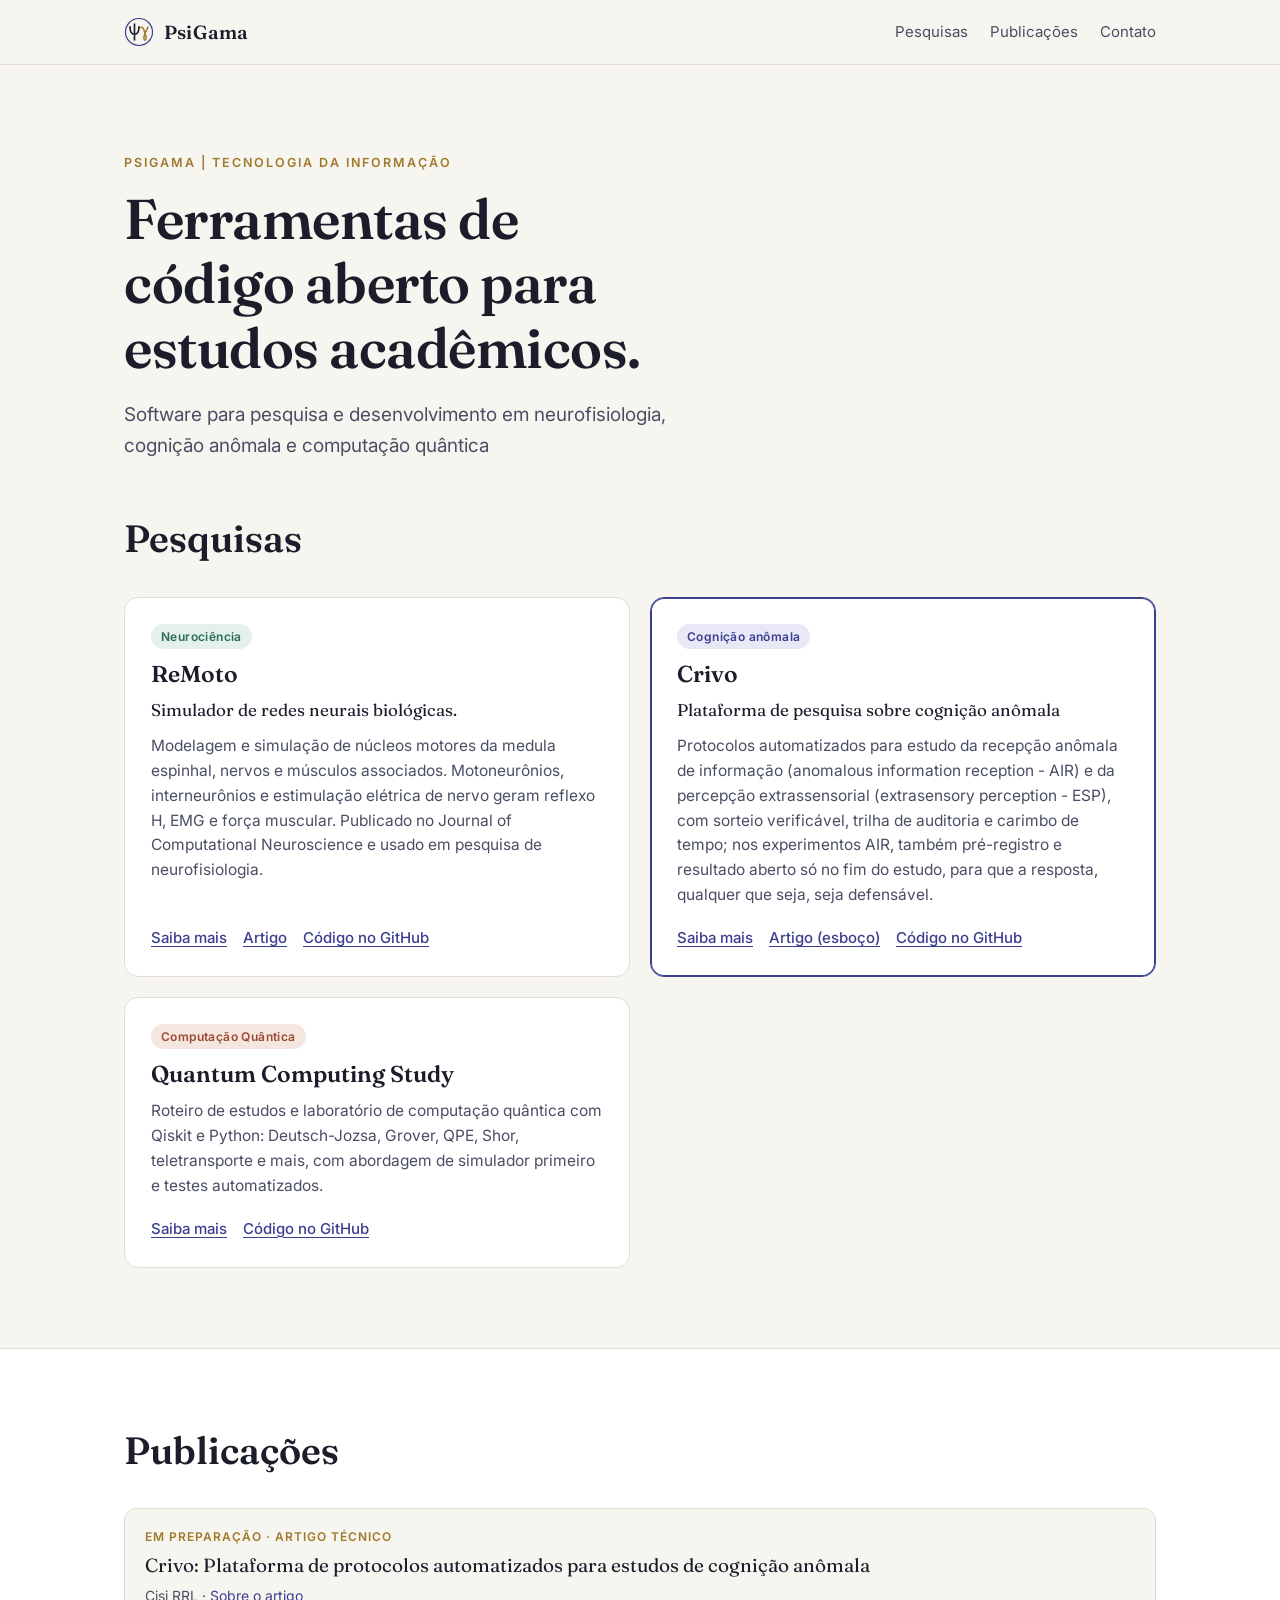
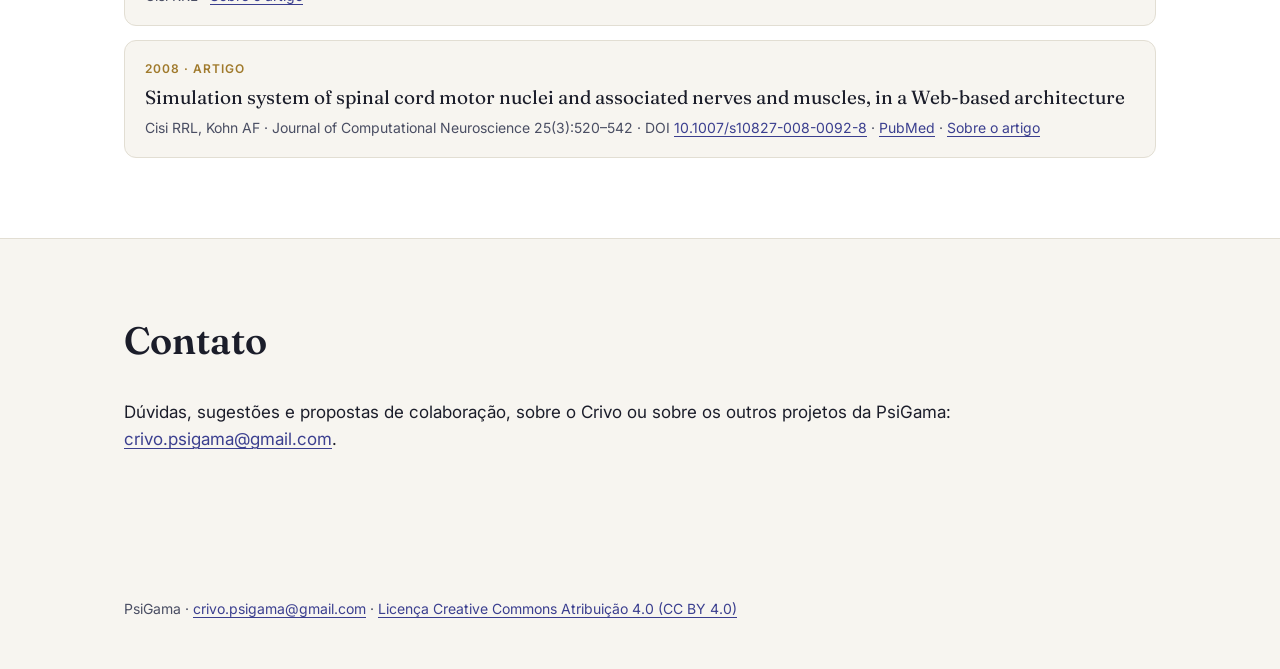
==== index.html @ dc84fff3 "feat: reorder research cards, show field chips, remove Áxion card Co-Authored-By: Claude Opus 5.5 <n" ====
<!DOCTYPE html>
<html lang="pt-BR">

<head>
  <meta charset="utf-8">
  <meta name="viewport" content="width=device-width, initial-scale=1">
  <link rel="icon" href="favicon.svg" type="image/svg+xml">
  <title>PsiGama Tecnologia da Informação</title>
  <meta name="description"
    content="Software aberto para pesquisa rigorosa: protocolos cegos, pré-registro e reprodutibilidade. Iniciativa de Rogerio Cisi.">
  <link rel="preconnect" href="https://fonts.googleapis.com">
  <link rel="preconnect" href="https://fonts.gstatic.com" crossorigin>
  <link
    href="https://fonts.googleapis.com/css2?family=Fraunces:opsz,wght@9..144,400;9..144,600&family=Inter:wght@400;500;600&display=swap"
    rel="stylesheet">
  <link rel="stylesheet" href="css/psigama.css">
</head>

<body>

  <header class="top">
    <div class="wrap">
      <a class="brand" href="#inicio" aria-label="PsiGama, início">
        <svg viewBox="0 0 40 40" aria-hidden="true">
          <circle cx="20" cy="20" r="18" fill="none" stroke="#3b3f8f" stroke-width="1.6" />
          <path d="M8 13 Q8 23 14 23 Q20 23 20 13 M14 9.5 V30.5" fill="none" stroke="#1b1d2a" stroke-width="2.2"
            stroke-linecap="round" />
          <path d="M22.5 14 Q25 13 26.5 17 L28 22 M32 13.5 L28 22 C25.8 26.5 26.2 31 28 31 C29.8 31 30.2 26.5 28 22"
            fill="none" stroke="#a07a2c" stroke-width="2" stroke-linecap="round" stroke-linejoin="round" />
        </svg>
        <span>PsiGama</span>
      </a>
      <nav class="links" aria-label="Seções">
        <a href="#pesquisas">Pesquisas</a>
        <a href="#publicacoes">Publicações</a>
        <a href="#contato">Contato</a>
      </nav>
    </div>
  </header>

  <main id="inicio">
    <section class="hero">
      <div class="wrap">
        <div>
          <p class="eyebrow">PsiGama | Tecnologia da Informação</p>
          <h1>Ferramentas de código aberto para estudos acadêmicos.</h1>
          <p class="lead">Software para pesquisa e desenvolvimento em neurofisiologia, cognição anômala e computação
            quântica</p>
        </div>
      </div>
    </section>

    <section class="block" id="pesquisas">
      <div class="wrap">
        <div class="section-head">
          <h2>Pesquisas</h2>
        </div>
        <div class="grid two">
          <article class="card">
            <span class="tag legacy">Neurociência</span>
            <h3>ReMoto</h3>
            <p class="subtitle">Simulador de redes neurais biológicas.</p>
            <p>Modelagem e simulação de núcleos motores da medula espinhal, nervos e músculos associados. Motoneurônios,
              interneurônios e estimulação elétrica de nervo geram reflexo H,
              EMG e força muscular. Publicado no Journal of Computational Neuroscience e usado em pesquisa de
              neurofisiologia.</p>
            <div class="actions">
              <a href="remoto/">Saiba mais</a>
              <a href="https://doi.org/10.1007/s10827-008-0092-8">Artigo</a>
              <a href="https://github.com/rogeriocisi/remoto">Código no GitHub</a>
            </div>
          </article>
          <article class="card featured">
            <span class="tag">Cognição anômala</span>
            <h3>Crivo</h3>
            <p class="subtitle">Plataforma de pesquisa sobre cognição anômala</p>
            <p>Protocolos automatizados para estudo da recepção anômala de informação (anomalous information reception -
              AIR) e da percepção extrassensorial (extrasensory perception - ESP), com sorteio verificável,
              trilha de auditoria e carimbo de tempo; nos experimentos AIR, também pré-registro e resultado aberto só
              no fim do estudo, para que
              a resposta, qualquer que seja, seja defensável.</p>
            <div class="actions">
              <a href="crivo/">Saiba mais</a>
              <a href="https://crivo.psigama.com/artigo/">Artigo (esboço)</a>
              <a href="https://github.com/rogeriocisi/crivo">Código no GitHub</a>
            </div>
          </article>
          <article class="card">
            <span class="tag study">Computação Quântica</span>
            <h3>Quantum Computing Study</h3>
            <p>Roteiro de estudos e laboratório de computação quântica com Qiskit e Python: Deutsch-Jozsa, Grover, QPE,
              Shor, teletransporte e mais, com abordagem de simulador primeiro e testes automatizados.</p>
            <div class="actions">
              <a href="quantum-study/">Saiba mais</a>
              <a href="https://github.com/rogeriocisi/quantum-computing-study">Código no GitHub</a>
            </div>
          </article>
        </div>
      </div>
    </section>

    <section class="block alt" id="publicacoes">
      <div class="wrap">
        <div class="section-head">
          <h2>Publicações</h2>
        </div>
        <ul class="pubs">
          <li>
            <div class="kind">Em preparação · Artigo técnico</div>
            <div class="title">Crivo: Plataforma de protocolos automatizados para estudos de cognição anômala</div>
            <div class="where">Cisi RRL
              · <a href="https://crivo.psigama.com/artigo/">Sobre o artigo</a>
            </div>
          </li>
          <li>
            <div class="kind">2008 · Artigo</div>
            <div class="title">Simulation system of spinal cord motor nuclei and associated nerves and muscles, in a
              Web-based architecture</div>
            <div class="where">Cisi RRL, Kohn AF
              · Journal of Computational Neuroscience 25(3):520–542
              · DOI <a href="https://doi.org/10.1007/s10827-008-0092-8">10.1007/s10827-008-0092-8</a>
              · <a href="https://pubmed.ncbi.nlm.nih.gov/18506610/">PubMed</a>
              · <a href="remoto/artigo/">Sobre o artigo</a>
            </div>
          </li>
        </ul>
      </div>
    </section>

    <section class="block" id="contato">
      <div class="wrap">
        <div class="section-head">
          <h2>Contato</h2>
        </div>
        <p>Dúvidas, sugestões e propostas de colaboração, sobre o Crivo ou sobre os outros projetos da PsiGama:
          <a href="mailto:crivo.psigama@gmail.com">crivo.psigama@gmail.com</a>.</p>
      </div>
    </section>
  </main>

  <footer>
    <div class="wrap">
      <span>PsiGama · <a href="mailto:crivo.psigama@gmail.com">crivo.psigama@gmail.com</a> · <a rel="license" href="https://creativecommons.org/licenses/by/4.0/deed.pt-br">Licença
          Creative Commons Atribuição 4.0 (CC BY 4.0)</a></span>
    </div>
  </footer>

</body>

</html>
---- css/psigama.css ----
/* PsiGama: estilos compartilhados pelas páginas do site */

:root {
  --ink: #1b1d2a;
  --ink-soft: #4a4e63;
  --paper: #f7f5f0;
  --card: #ffffff;
  --line: #e2ded3;
  --accent: #3b3f8f;
  --accent-soft: #e8e8f6;
  --gold: #a07a2c;
  --radius: 14px;
  --max: 1080px;
}

* {
  box-sizing: border-box;
}

html {
  scroll-behavior: smooth;
}

body {
  margin: 0;
  font-family: "Inter", system-ui, sans-serif;
  color: var(--ink);
  background: var(--paper);
  line-height: 1.6;
  font-size: 17px;
}

a {
  color: var(--accent);
  text-decoration-thickness: 1px;
  text-underline-offset: 3px;
}

a:hover {
  color: var(--ink);
}

.wrap {
  max-width: var(--max);
  margin: 0 auto;
  padding: 0 24px;
}

/* Header */
header.top {
  position: sticky;
  top: 0;
  z-index: 10;
  background: rgba(247, 245, 240, 0.92);
  backdrop-filter: blur(6px);
  border-bottom: 1px solid var(--line);
}

header.top .wrap {
  display: flex;
  align-items: center;
  justify-content: space-between;
  height: 64px;
}

.brand {
  display: flex;
  align-items: center;
  gap: 10px;
  text-decoration: none;
  color: var(--ink);
}

.brand svg {
  width: 30px;
  height: 30px;
}

.brand span {
  font-family: "Fraunces", serif;
  font-weight: 600;
  font-size: 19px;
  letter-spacing: 0.2px;
}

nav.links {
  display: flex;
  gap: 22px;
  font-size: 15px;
}

nav.links a {
  color: var(--ink-soft);
  text-decoration: none;
}

nav.links a:hover {
  color: var(--accent);
}

@media (max-width: 760px) {
  nav.links {
    display: none;
  }
}

/* Hero */
.hero {
  padding: 88px 0 24px;
}

.hero .lead {
  margin-bottom: 0;
}

.hero+section.block {
  padding-top: 32px;
}

.hero .wrap {
  display: grid;
  grid-template-columns: 1.25fr 1fr;
  gap: 48px;
  align-items: center;
}

.eyebrow {
  text-transform: uppercase;
  letter-spacing: 2px;
  font-size: 12.5px;
  font-weight: 600;
  color: var(--gold);
  margin: 0 0 14px;
}

h1,
h2,
h3 {
  font-family: "Fraunces", serif;
  font-weight: 600;
  line-height: 1.15;
  margin: 0;
}

h1 {
  font-size: clamp(36px, 5vw, 56px);
  letter-spacing: -0.5px;
}

.lead {
  font-size: 19px;
  color: var(--ink-soft);
  margin: 20px 0 30px;
  max-width: 34em;
}

.cta {
  display: flex;
  flex-wrap: wrap;
  gap: 12px;
}

.btn {
  display: inline-block;
  padding: 12px 20px;
  border-radius: 999px;
  text-decoration: none;
  font-weight: 600;
  font-size: 15px;
  border: 1px solid var(--accent);
}

.btn.solid {
  background: var(--accent);
  color: #fff;
}

.btn.solid:hover {
  background: var(--ink);
  border-color: var(--ink);
  color: #fff;
}

.btn.ghost {
  color: var(--accent);
  background: transparent;
}

.btn.ghost:hover {
  background: var(--accent-soft);
}

.hero-art {
  display: flex;
  justify-content: center;
}

.hero-art svg {
  width: 100%;
  max-width: 380px;
  height: auto;
}

@media (max-width: 860px) {
  .hero {
    padding: 56px 0 16px;
  }

  .hero .wrap {
    grid-template-columns: 1fr;
  }

  .hero-art {
    order: -1;
  }

  .hero-art svg {
    max-width: 220px;
  }
}

/* Sections */
section.block {
  padding: 80px 0;
}

section.block.alt {
  background: var(--card);
  border-top: 1px solid var(--line);
  border-bottom: 1px solid var(--line);
}

.section-head {
  max-width: 40em;
  margin-bottom: 36px;
}

.section-head h2 {
  font-size: clamp(28px, 3.4vw, 38px);
}

.section-head p {
  color: var(--ink-soft);
  margin: 12px 0 0;
}

.grid {
  display: grid;
  gap: 20px;
}

.grid.three {
  grid-template-columns: repeat(3, 1fr);
}

.grid.two {
  grid-template-columns: repeat(2, 1fr);
}

@media (max-width: 900px) {
  .grid.three {
    grid-template-columns: 1fr;
  }
}

@media (max-width: 720px) {
  .grid.two {
    grid-template-columns: 1fr;
  }
}

.card {
  background: var(--card);
  border: 1px solid var(--line);
  border-radius: var(--radius);
  padding: 26px;
  display: flex;
  flex-direction: column;
  gap: 12px;
}

section.block.alt .card {
  background: var(--paper);
}

.card h3 {
  font-size: 23px;
}

.card p {
  margin: 0;
  color: var(--ink-soft);
  font-size: 15.5px;
}

.card .meta {
  font-size: 13px;
  color: var(--ink-soft);
}

.card .subtitle {
  font-family: "Fraunces", serif;
  font-size: 17px;
  line-height: 1.35;
  color: var(--ink);
}

.card .actions {
  margin-top: auto;
  display: flex;
  flex-wrap: wrap;
  gap: 16px;
  font-size: 15px;
  font-weight: 500;
  padding-top: 6px;
}

.tag {
  align-self: flex-start;
  font-size: 12px;
  font-weight: 600;
  letter-spacing: 0.4px;
  padding: 3px 10px;
  border-radius: 999px;
  background: var(--accent-soft);
  color: var(--accent);
}

.tag.soon {
  background: #f3ecdc;
  color: var(--gold);
}

.tag.legacy {
  background: #e3f0eb;
  color: #2e6b57;
}

.tag.study {
  background: #f6e6e0;
  color: #9a4a32;
}

.tag.experiment {
  background: #ece6f5;
  color: #5b3f8f;
}

.card.featured {
  border-color: var(--accent);
  box-shadow: 0 0 0 1px var(--accent) inset;
}

.todo {
  border: 1px dashed var(--gold);
  background: #fbf7ee;
  color: #6b5420;
  border-radius: 10px;
  padding: 12px 14px;
  font-size: 14px;
}

/* Publications list */
.pubs {
  list-style: none;
  padding: 0;
  margin: 0;
  display: grid;
  gap: 14px;
}

.pubs li {
  background: var(--card);
  border: 1px solid var(--line);
  border-radius: 12px;
  padding: 18px 20px;
}

section.block.alt .pubs li {
  background: var(--paper);
}

.pubs .kind {
  font-size: 12px;
  font-weight: 600;
  letter-spacing: 1px;
  text-transform: uppercase;
  color: var(--gold);
}

.pubs .title {
  font-family: "Fraunces", serif;
  font-size: 19px;
  margin: 4px 0;
}

.pubs .where {
  font-size: 14px;
  color: var(--ink-soft);
}

footer {
  padding: 48px 0;
  font-size: 14px;
  color: var(--ink-soft);
}

footer .wrap {
  display: flex;
  flex-wrap: wrap;
  justify-content: space-between;
  gap: 16px;
}

/* Páginas internas (remoto, axion, quantum-study) */
.page-hero {
  padding: 64px 0 8px;
}

.crumb {
  font-size: 14px;
  margin: 0 0 22px;
}

.crumb a {
  color: var(--ink-soft);
  text-decoration: none;
}

.crumb a:hover {
  color: var(--accent);
}

.page-hero .tag {
  display: inline-block;
  margin-bottom: 14px;
}

.page-hero .lead {
  max-width: 38em;
  margin-bottom: 0;
}

.page-hero .lead + .cta {
  margin-top: 26px;
}

.facts {
  display: grid;
  grid-template-columns: repeat(auto-fit, minmax(170px, 1fr));
  gap: 14px;
  margin: 36px 0 0;
  padding: 0;
}

.facts div {
  background: var(--card);
  border: 1px solid var(--line);
  border-radius: 12px;
  padding: 16px 18px;
}

.facts dt {
  font-size: 12px;
  font-weight: 600;
  letter-spacing: 1px;
  text-transform: uppercase;
  color: var(--gold);
}

.facts dd {
  margin: 4px 0 0;
  font-family: "Fraunces", serif;
  font-size: 21px;
  line-height: 1.25;
  overflow-wrap: anywhere;
}

.facts dd a {
  font-size: 17px;
  text-decoration: none;
}

.prose {
  padding-top: 24px;
  padding-bottom: 72px;
}

.prose > * {
  max-width: 44em;
}

.prose h2 {
  font-size: clamp(24px, 2.6vw, 30px);
  margin: 44px 0 12px;
}

.prose p,
.prose li {
  color: var(--ink);
}

.prose ul,
.prose ol {
  padding-left: 1.25em;
}

.prose li {
  margin: 6px 0;
}

.prose .note {
  border-left: 3px solid var(--gold);
  background: var(--card);
  border-radius: 0 10px 10px 0;
  padding: 14px 18px;
  color: var(--ink-soft);
}

.prose .pubs {
  margin-top: 16px;
}

/* Linha de detalhes do arquivo, na página do artigo do ReMoto */
.book-file {
  margin: 14px 0 0;
  font-size: 13.5px;
  color: var(--ink-soft);
}

/* Subtítulos e código no texto corrido */
.prose h3 {
  font-size: 20px;
  margin: 28px 0 8px;
}

.prose code {
  font-size: 0.92em;
  background: var(--card);
  border: 1px solid var(--line);
  border-radius: 6px;
  padding: 2px 6px;
}

/* Crivo: detalhe técnico que se abre, com o vocabulário do site do Crivo (crivo/docs/UX.md). */
.prose details.detail {
  margin: 12px 0 0;
  padding: 4px 18px;
  background: var(--card);
  border: 1px solid var(--line);
  border-radius: 12px;
}

.prose details.detail summary {
  display: flex;
  align-items: center;
  min-height: 44px;
  cursor: pointer;
  font-weight: 600;
  color: var(--accent);
}

.prose details.detail[open] summary {
  border-bottom: 1px solid var(--line);
  margin-bottom: 8px;
}
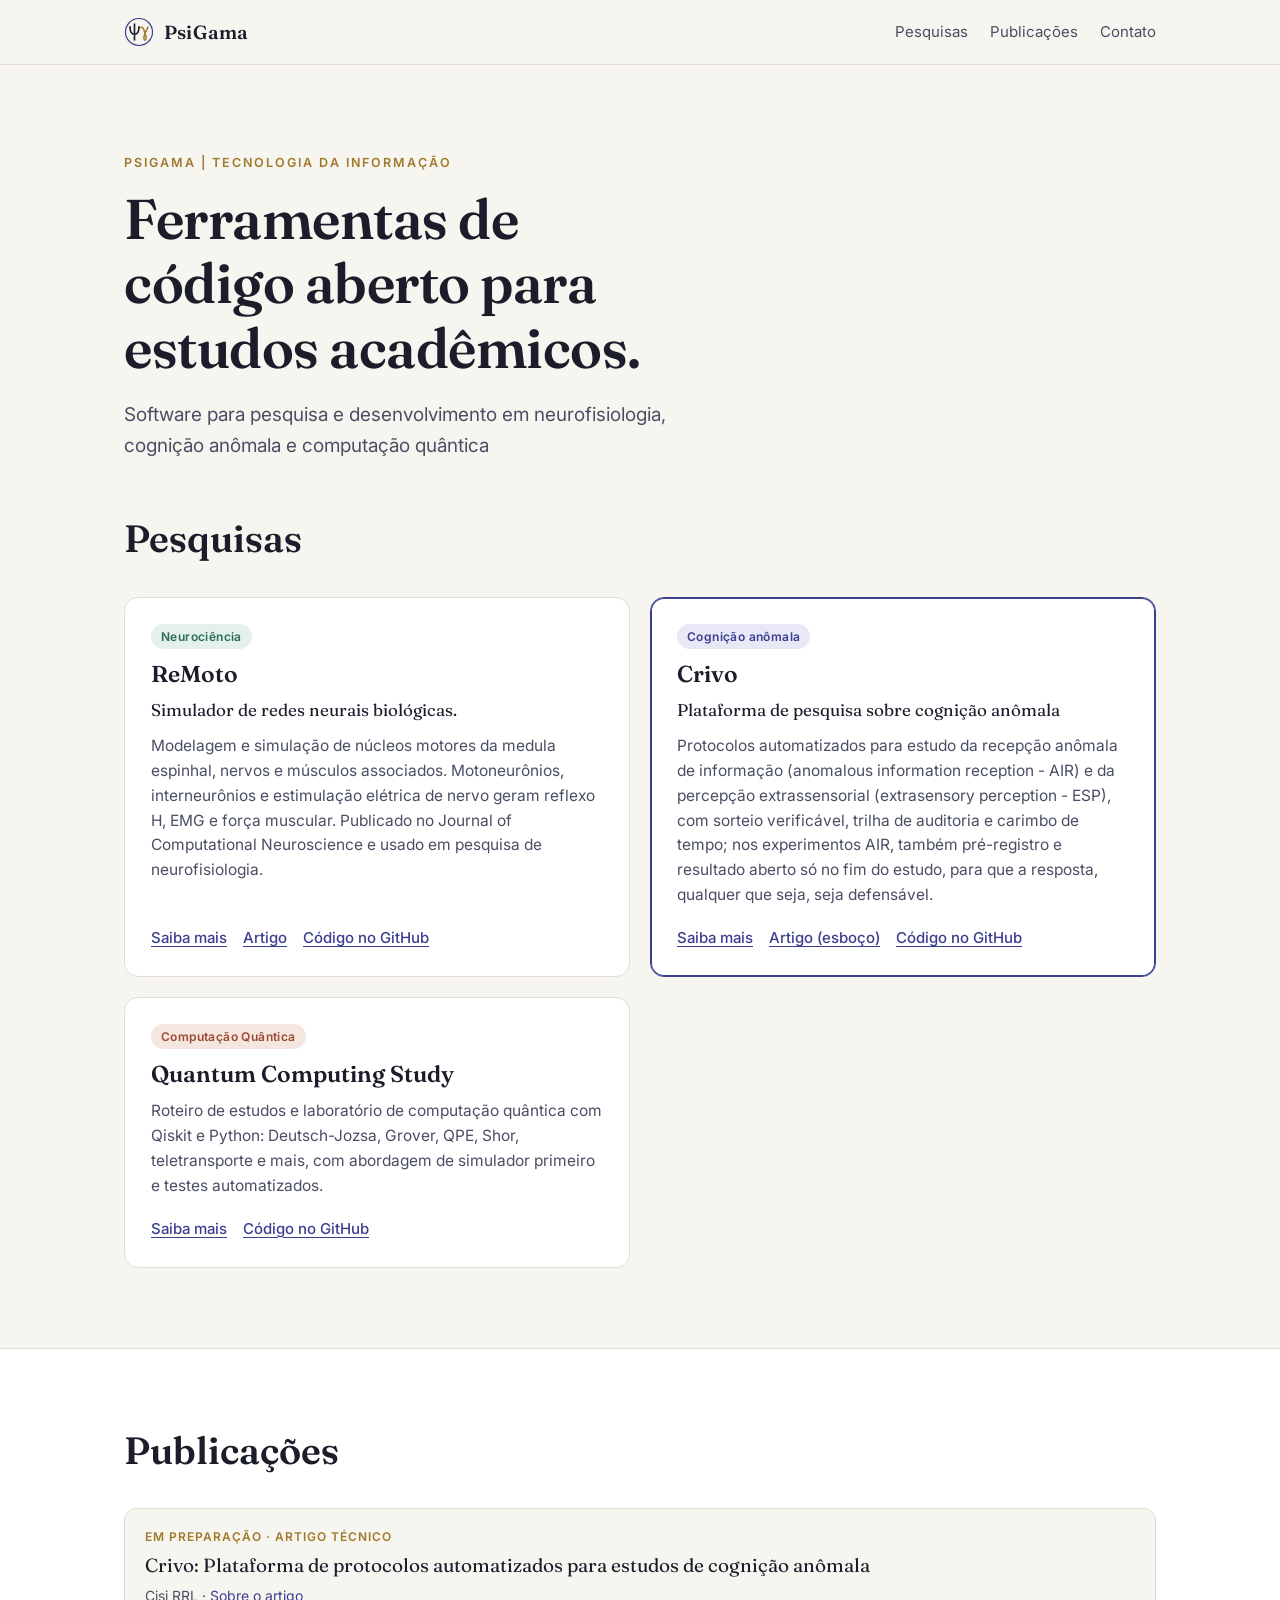
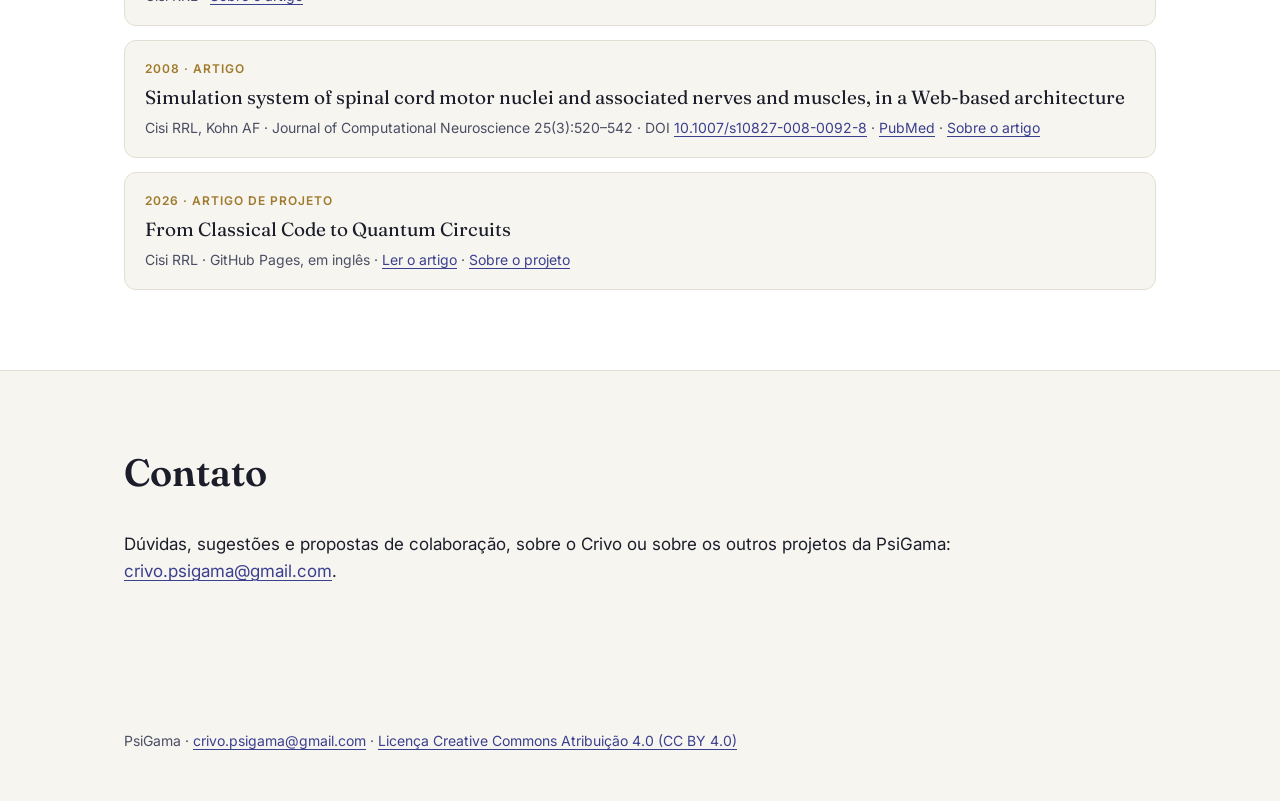
==== commit 883d1ad6: "feat: add the Quantum Computing Study article to the publications list Links the home page's Publica" ====
--- a/index.html
+++ b/index.html
@@ -123,6 +123,15 @@
               · <a href="remoto/artigo/">Sobre o artigo</a>
             </div>
           </li>
+          <li>
+            <div class="kind">2026 · Artigo de projeto</div>
+            <div class="title">From Classical Code to Quantum Circuits</div>
+            <div class="where">Cisi RRL
+              · GitHub Pages, em inglês
+              · <a href="https://rogeriocisi.github.io/quantum-computing-study/">Ler o artigo</a>
+              · <a href="quantum-study/">Sobre o projeto</a>
+            </div>
+          </li>
         </ul>
       </div>
     </section>
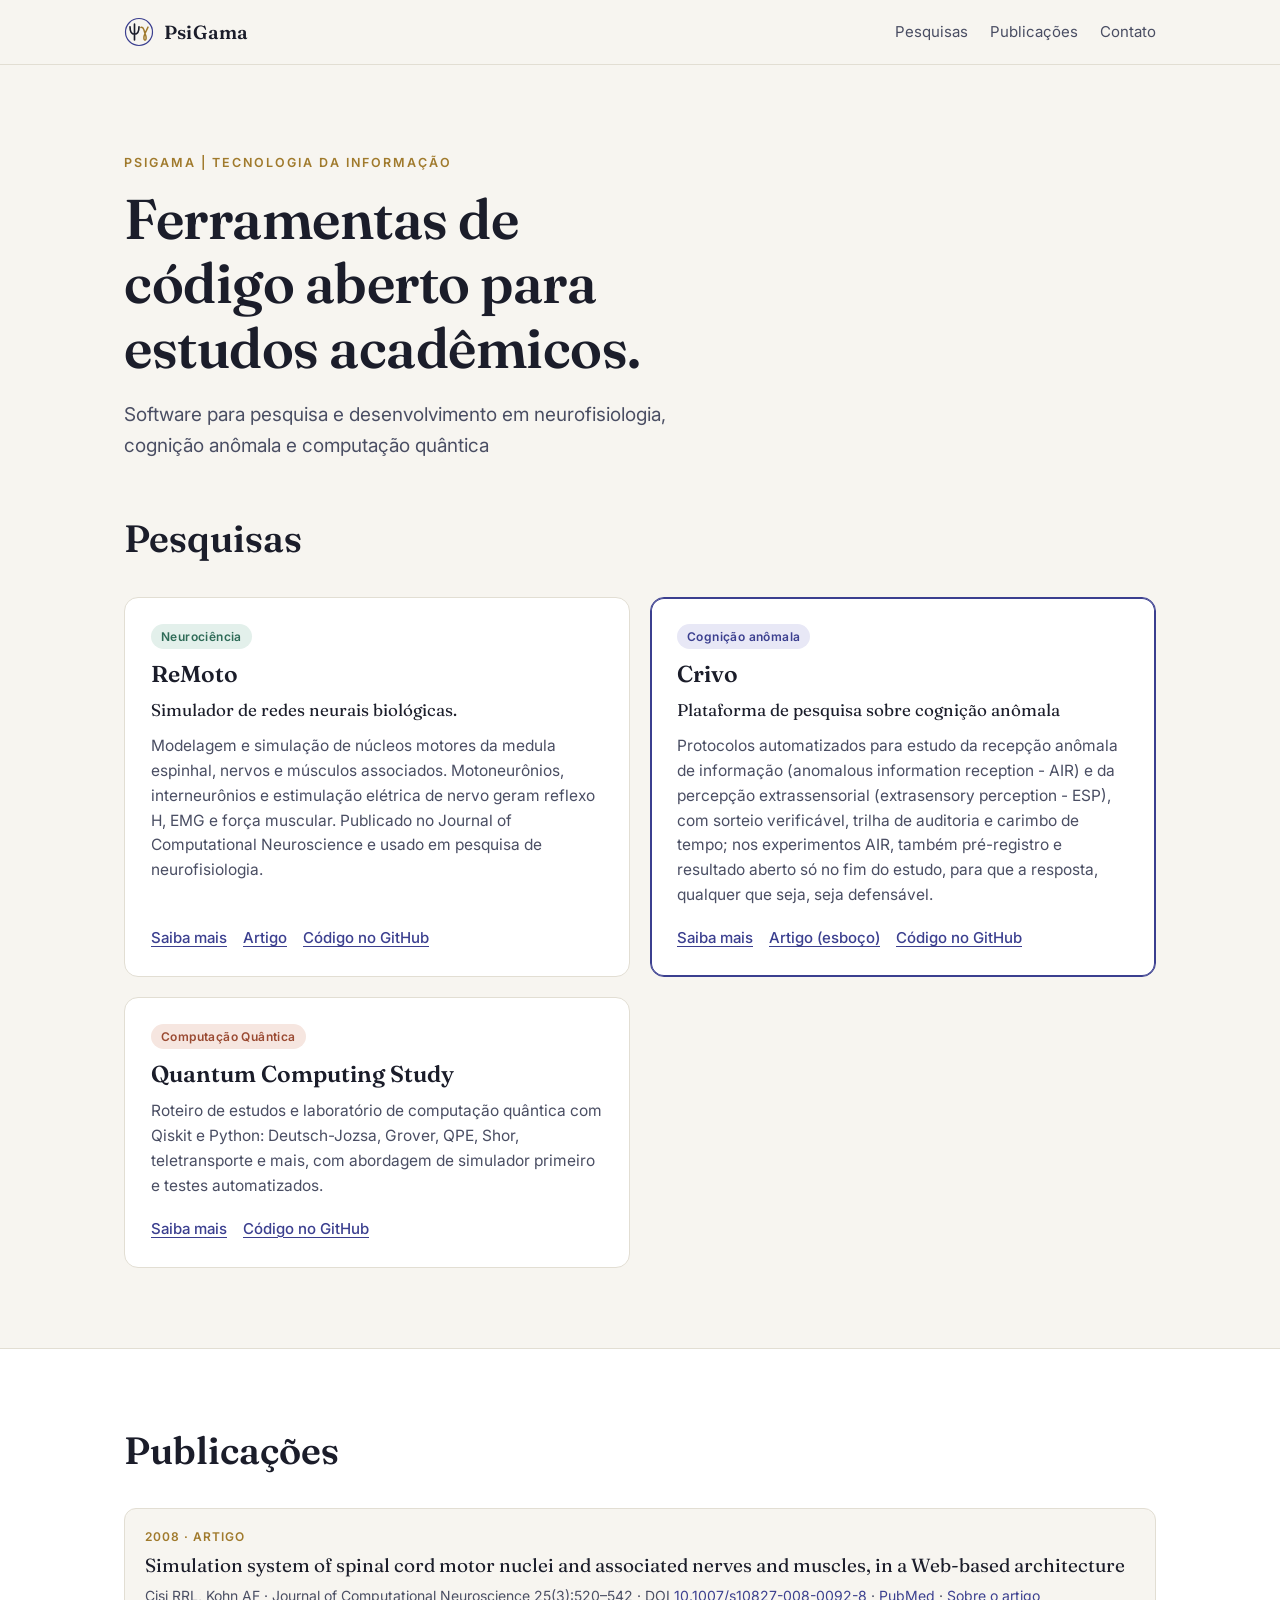
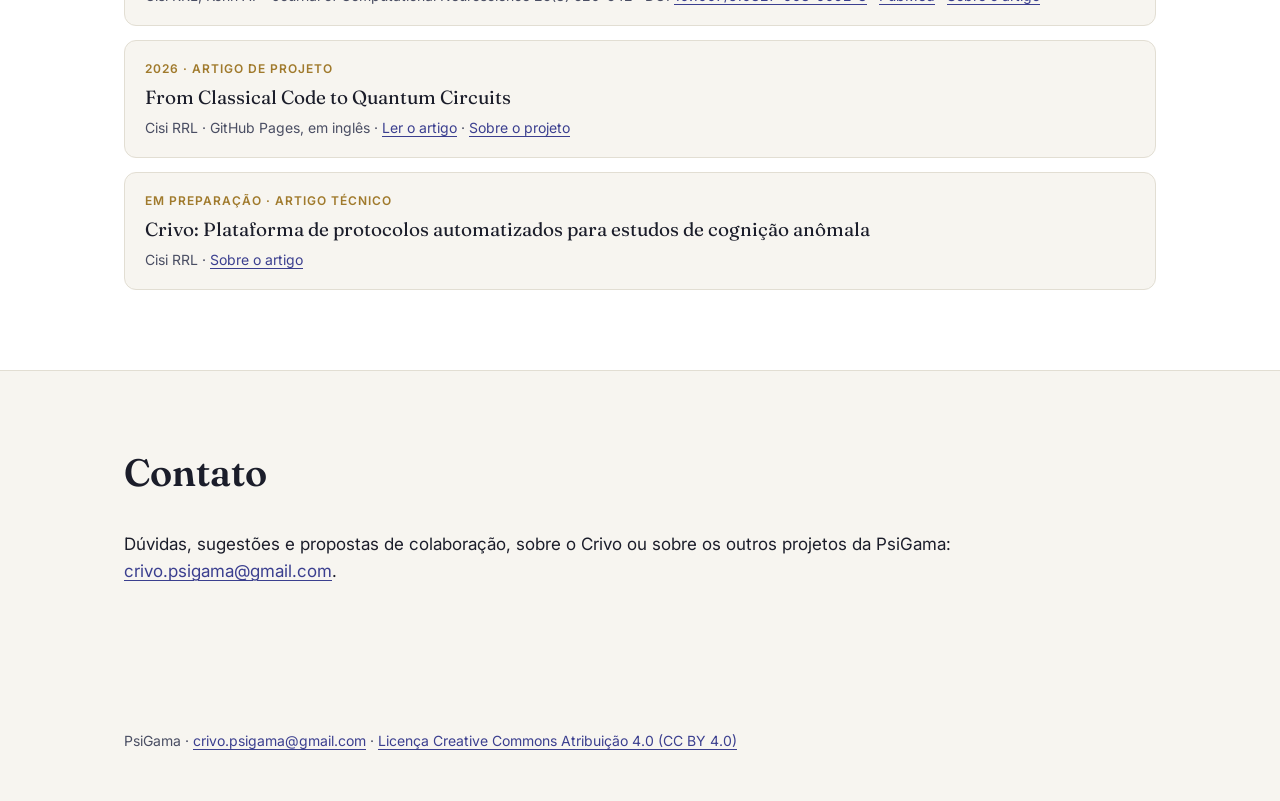
==== commit 971d3744: "style: list published work before the article in preparation Moves the Crivo 'Em preparação' entry t" ====
--- a/index.html
+++ b/index.html
@@ -106,13 +106,6 @@
         </div>
         <ul class="pubs">
           <li>
-            <div class="kind">Em preparação · Artigo técnico</div>
-            <div class="title">Crivo: Plataforma de protocolos automatizados para estudos de cognição anômala</div>
-            <div class="where">Cisi RRL
-              · <a href="https://crivo.psigama.com/artigo/">Sobre o artigo</a>
-            </div>
-          </li>
-          <li>
             <div class="kind">2008 · Artigo</div>
             <div class="title">Simulation system of spinal cord motor nuclei and associated nerves and muscles, in a
               Web-based architecture</div>
@@ -132,6 +125,13 @@
               · <a href="quantum-study/">Sobre o projeto</a>
             </div>
           </li>
+          <li>
+            <div class="kind">Em preparação · Artigo técnico</div>
+            <div class="title">Crivo: Plataforma de protocolos automatizados para estudos de cognição anômala</div>
+            <div class="where">Cisi RRL
+              · <a href="https://crivo.psigama.com/artigo/">Sobre o artigo</a>
+            </div>
+          </li>
         </ul>
       </div>
     </section>
@@ -142,14 +142,16 @@
           <h2>Contato</h2>
         </div>
         <p>Dúvidas, sugestões e propostas de colaboração, sobre o Crivo ou sobre os outros projetos da PsiGama:
-          <a href="mailto:crivo.psigama@gmail.com">crivo.psigama@gmail.com</a>.</p>
+          <a href="mailto:crivo.psigama@gmail.com">crivo.psigama@gmail.com</a>.
+        </p>
       </div>
     </section>
   </main>
 
   <footer>
     <div class="wrap">
-      <span>PsiGama · <a href="mailto:crivo.psigama@gmail.com">crivo.psigama@gmail.com</a> · <a rel="license" href="https://creativecommons.org/licenses/by/4.0/deed.pt-br">Licença
+      <span>PsiGama · <a href="mailto:crivo.psigama@gmail.com">crivo.psigama@gmail.com</a> · <a rel="license"
+          href="https://creativecommons.org/licenses/by/4.0/deed.pt-br">Licença
           Creative Commons Atribuição 4.0 (CC BY 4.0)</a></span>
     </div>
   </footer>
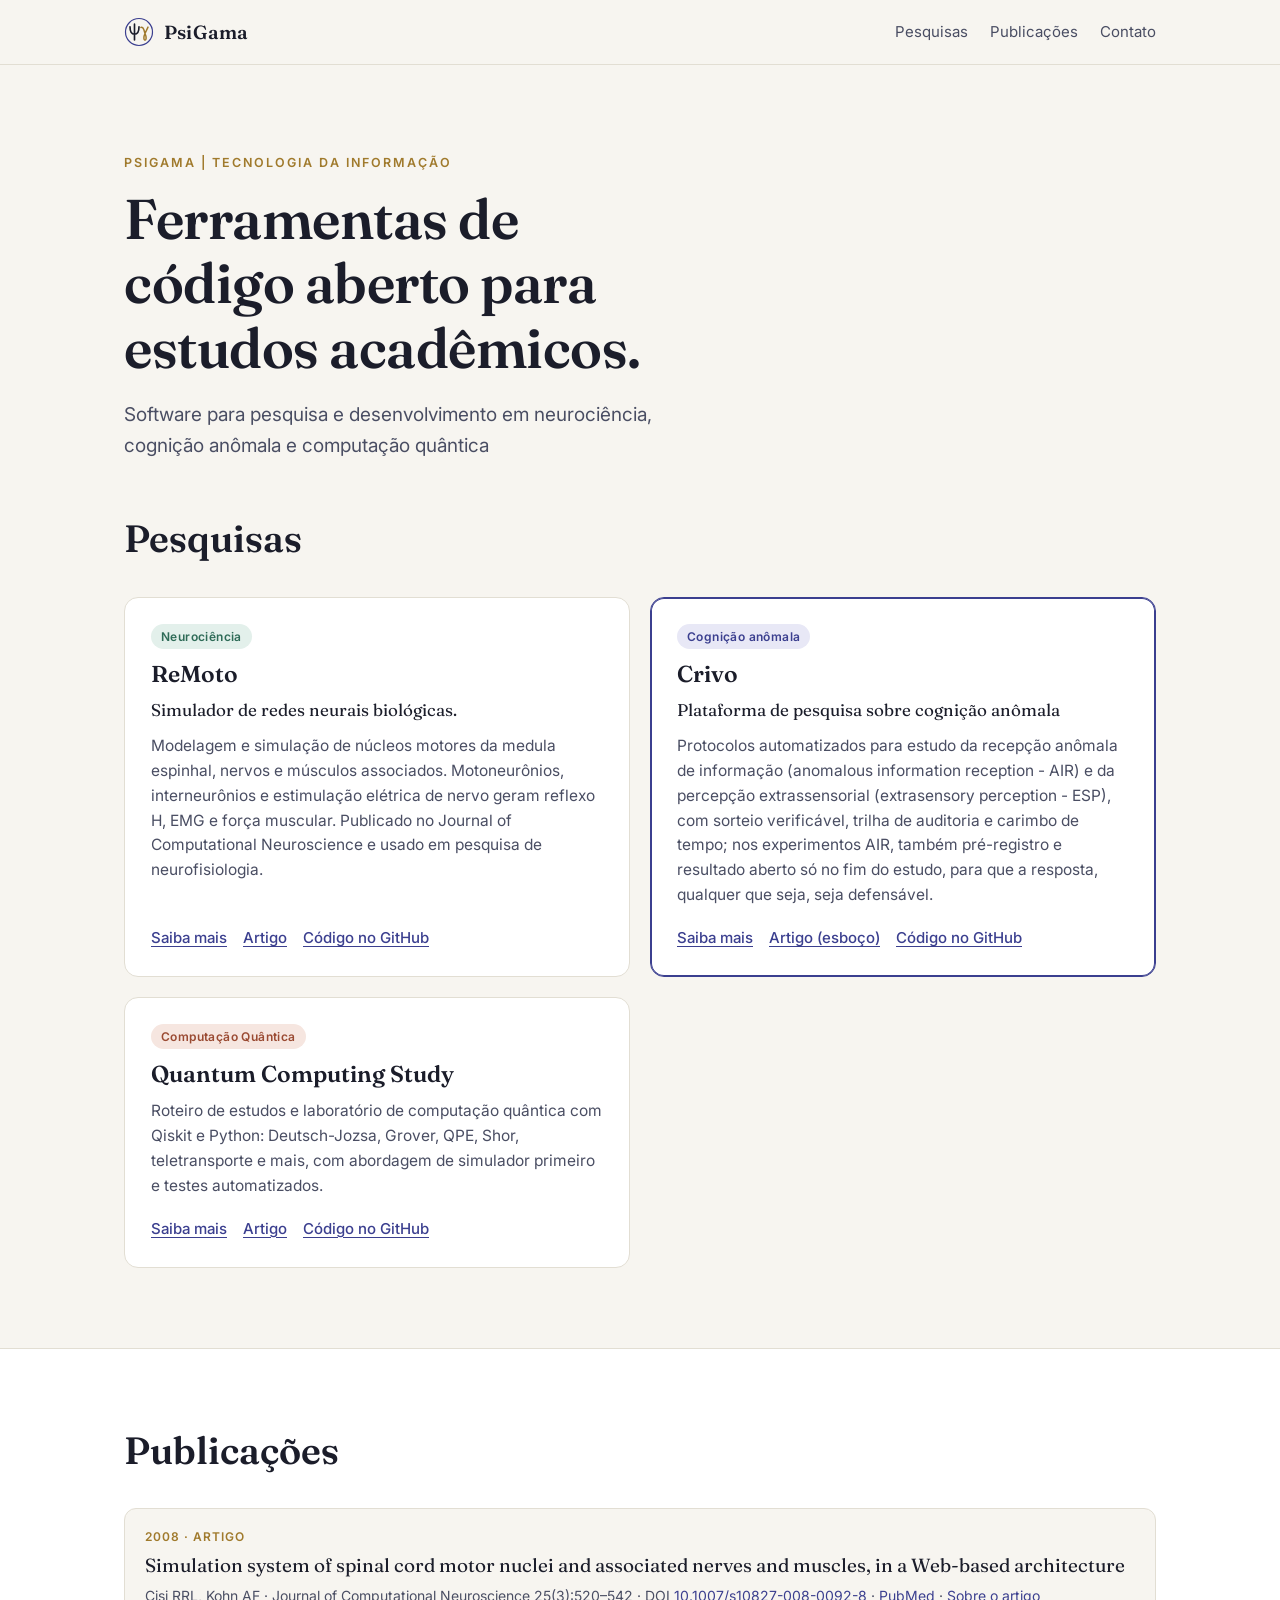
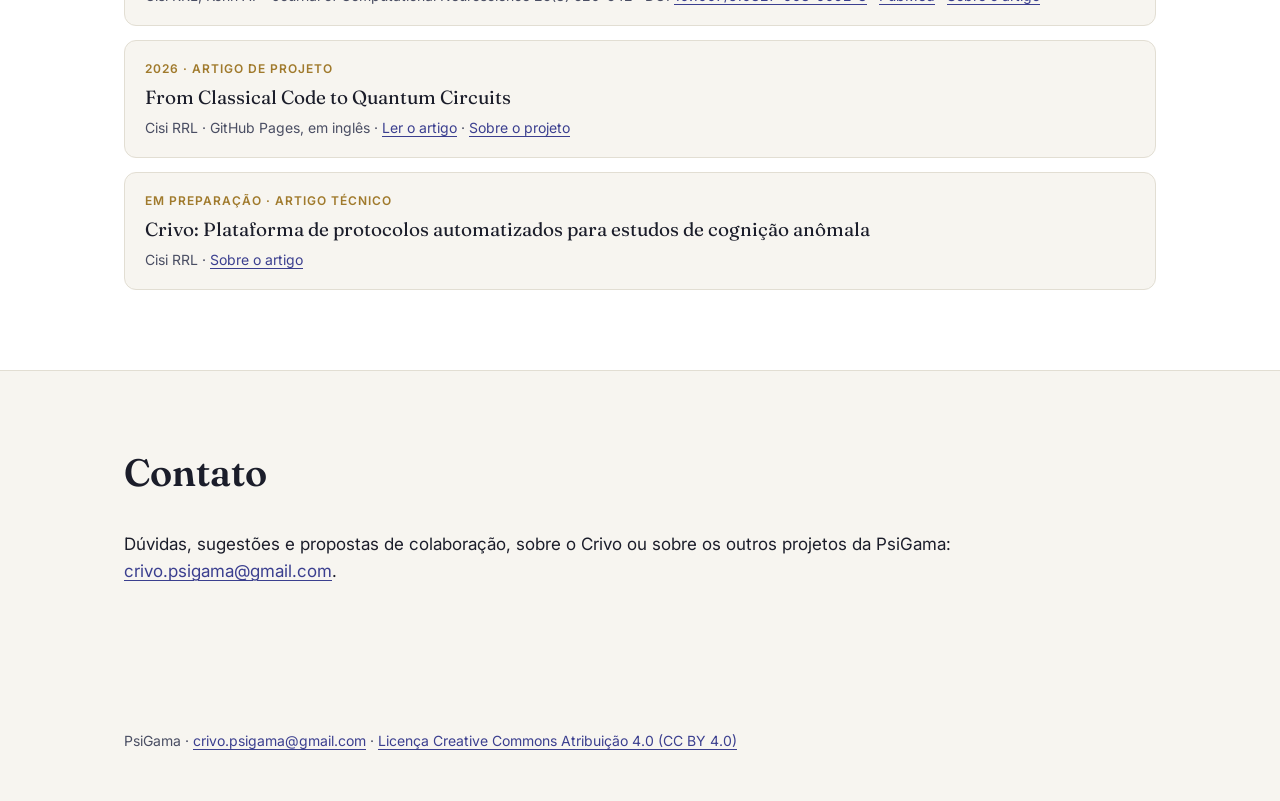
==== commit 8fa3530f: "pequenos ajustes na home" ====
--- a/index.html
+++ b/index.html
@@ -44,7 +44,7 @@
         <div>
           <p class="eyebrow">PsiGama | Tecnologia da Informação</p>
           <h1>Ferramentas de código aberto para estudos acadêmicos.</h1>
-          <p class="lead">Software para pesquisa e desenvolvimento em neurofisiologia, cognição anômala e computação
+          <p class="lead">Software para pesquisa e desenvolvimento em neurociência, cognição anômala e computação
             quântica</p>
         </div>
       </div>
@@ -92,6 +92,7 @@
               Shor, teletransporte e mais, com abordagem de simulador primeiro e testes automatizados.</p>
             <div class="actions">
               <a href="quantum-study/">Saiba mais</a>
+              <a href="https://rogeriocisi.github.io/quantum-computing-study/">Artigo</a>
               <a href="https://github.com/rogeriocisi/quantum-computing-study">Código no GitHub</a>
             </div>
           </article>
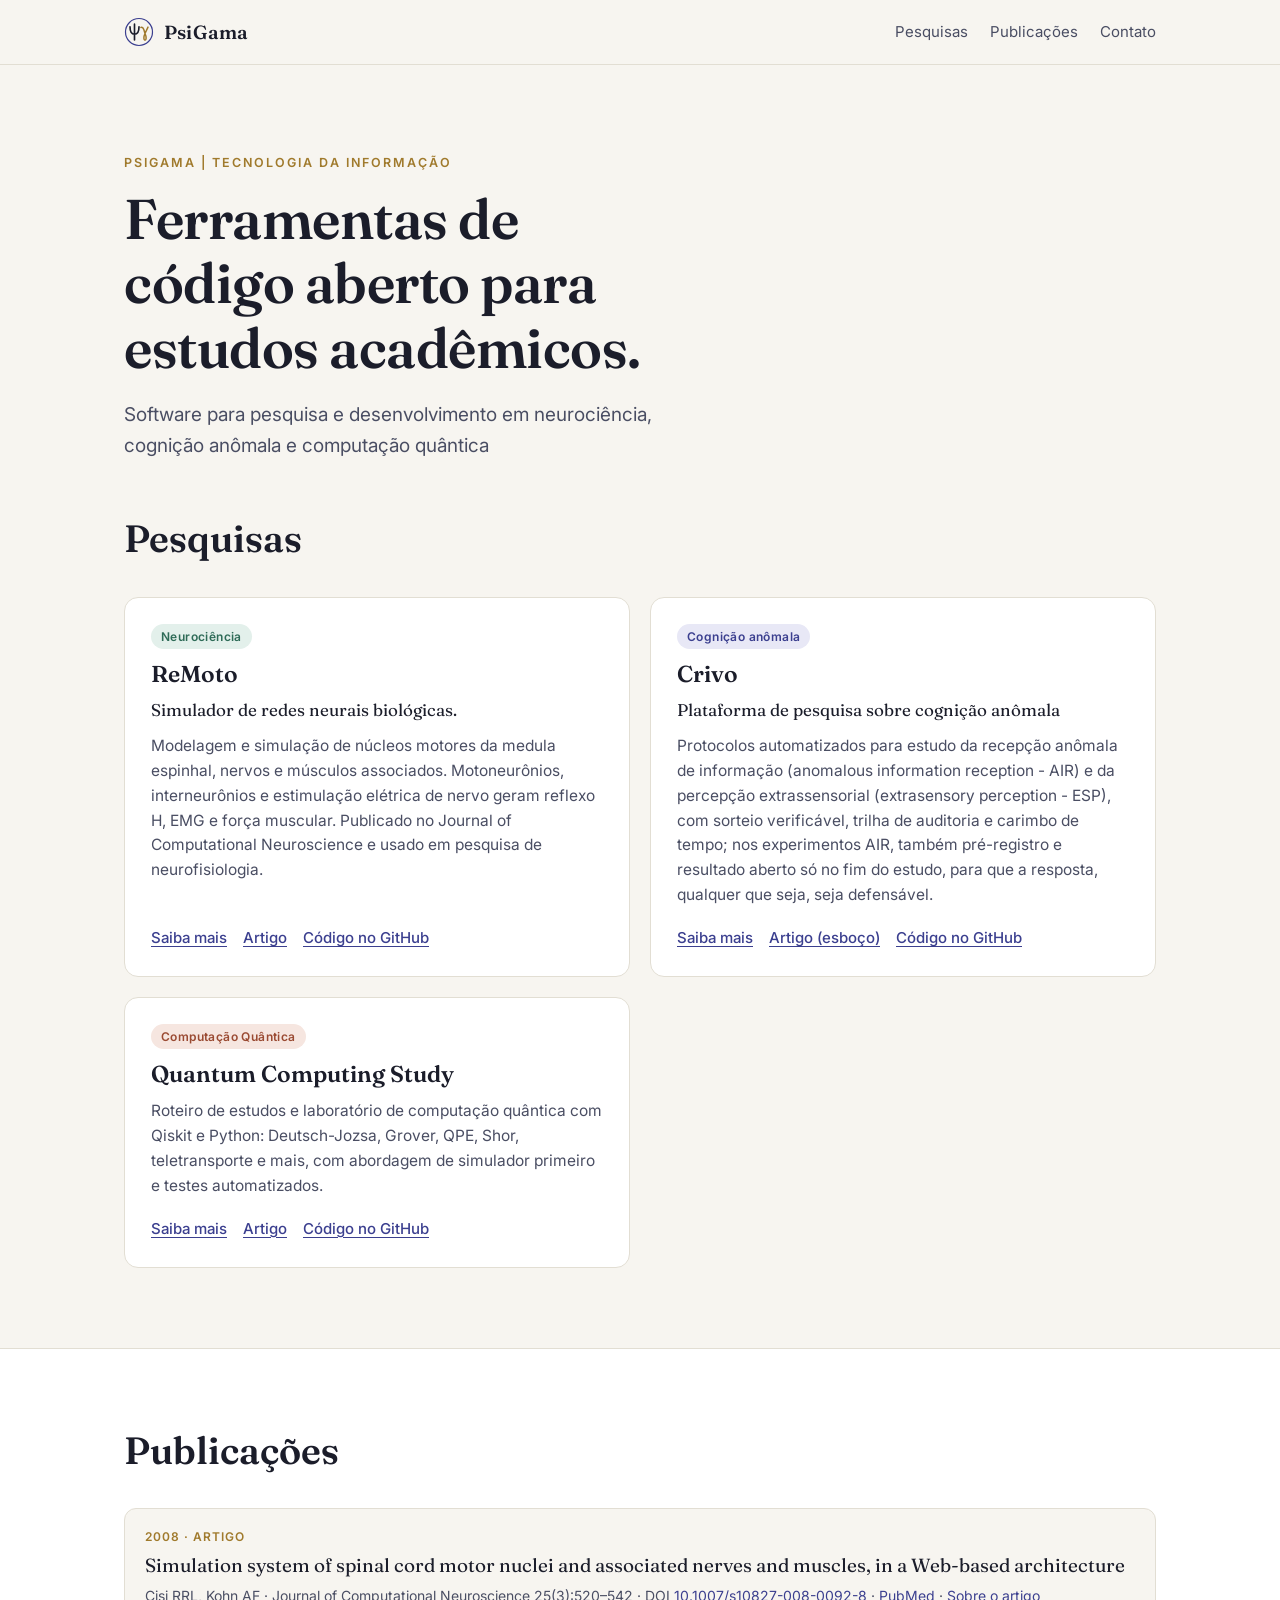
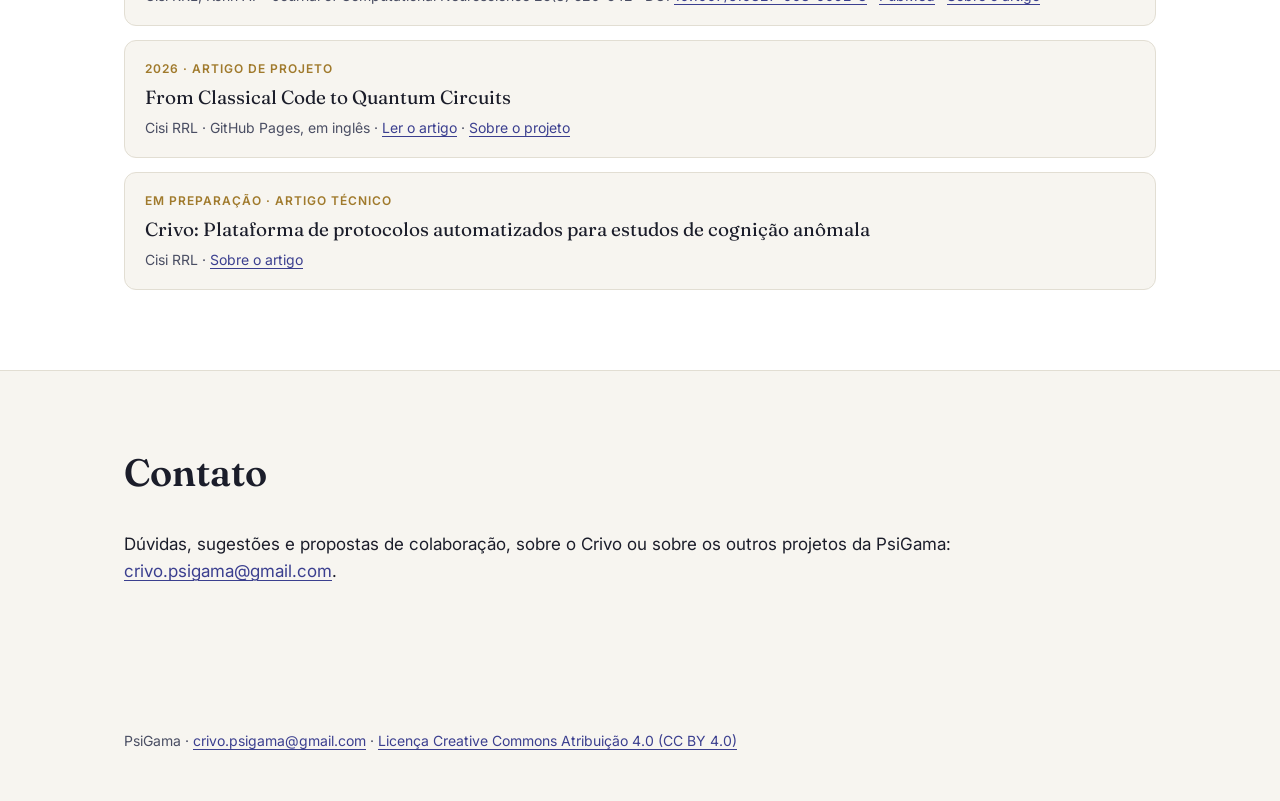
==== commit 38ed7f0b: "style: remove the featured highlight from the Crivo card on the home page Co-Authored-By: Claude Fab" ====
--- a/index.html
+++ b/index.html
@@ -70,7 +70,7 @@
               <a href="https://github.com/rogeriocisi/remoto">Código no GitHub</a>
             </div>
           </article>
-          <article class="card featured">
+          <article class="card">
             <span class="tag">Cognição anômala</span>
             <h3>Crivo</h3>
             <p class="subtitle">Plataforma de pesquisa sobre cognição anômala</p>
--- a/css/psigama.css
+++ b/css/psigama.css
@@ -346,11 +346,6 @@
   color: #5b3f8f;
 }
 
-.card.featured {
-  border-color: var(--accent);
-  box-shadow: 0 0 0 1px var(--accent) inset;
-}
-
 .todo {
   border: 1px dashed var(--gold);
   background: #fbf7ee;
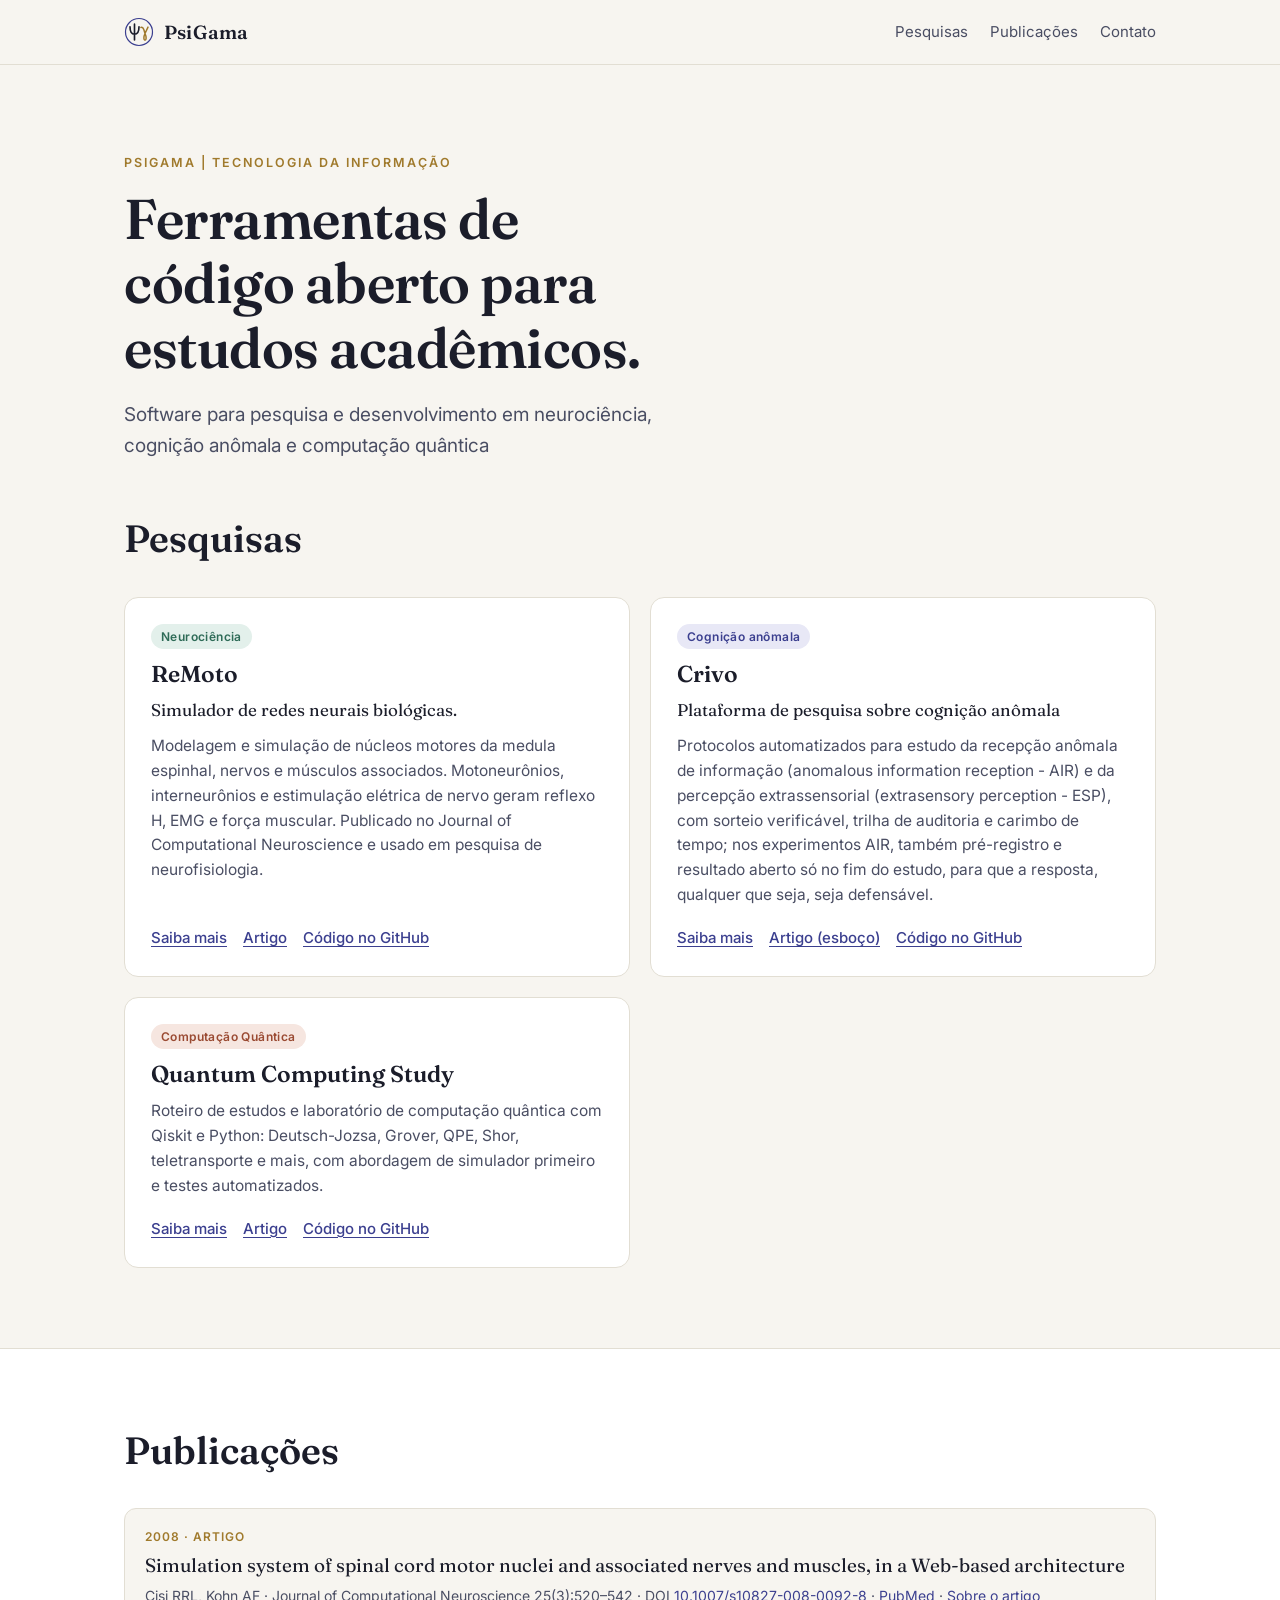
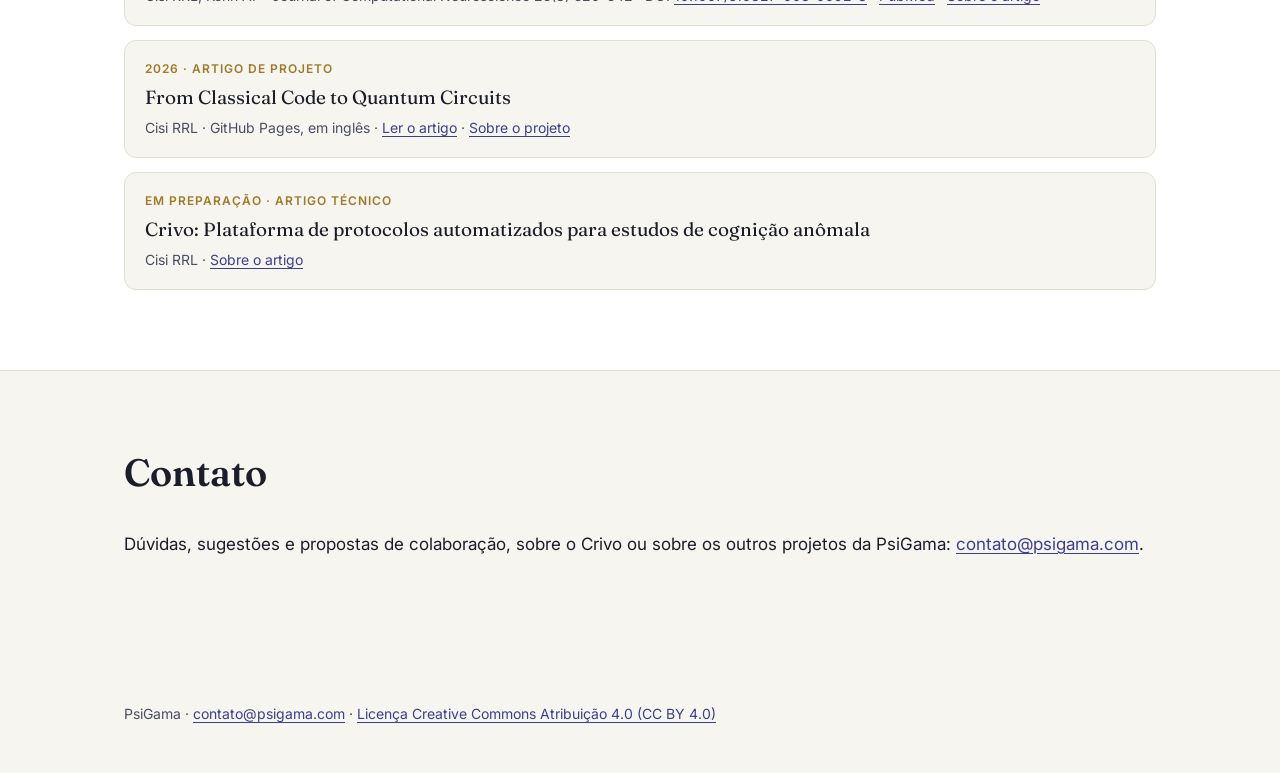
==== commit dc317f2a: "chore: use contato@psigama.com as the public contact address The project contact moves from the criv" ====
--- a/index.html
+++ b/index.html
@@ -143,7 +143,7 @@
           <h2>Contato</h2>
         </div>
         <p>Dúvidas, sugestões e propostas de colaboração, sobre o Crivo ou sobre os outros projetos da PsiGama:
-          <a href="mailto:crivo.psigama@gmail.com">crivo.psigama@gmail.com</a>.
+          <a href="mailto:contato@psigama.com">contato@psigama.com</a>.
         </p>
       </div>
     </section>
@@ -151,7 +151,7 @@
 
   <footer>
     <div class="wrap">
-      <span>PsiGama · <a href="mailto:crivo.psigama@gmail.com">crivo.psigama@gmail.com</a> · <a rel="license"
+      <span>PsiGama · <a href="mailto:contato@psigama.com">contato@psigama.com</a> · <a rel="license"
           href="https://creativecommons.org/licenses/by/4.0/deed.pt-br">Licença
           Creative Commons Atribuição 4.0 (CC BY 4.0)</a></span>
     </div>
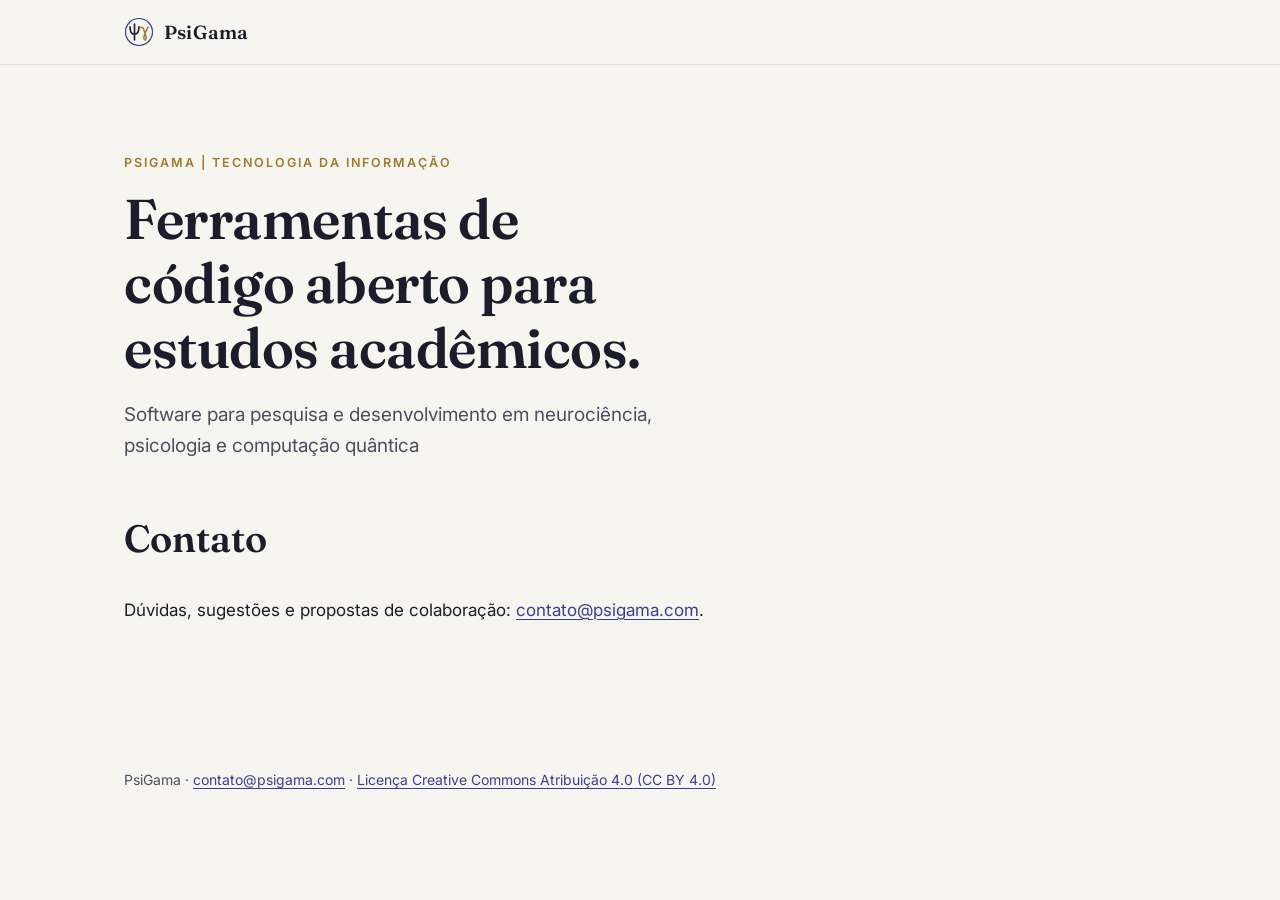
==== commit 59279643: "docs: delimita a homepage" ====
--- a/index.html
+++ b/index.html
@@ -30,11 +30,6 @@
         </svg>
         <span>PsiGama</span>
       </a>
-      <nav class="links" aria-label="Seções">
-        <a href="#pesquisas">Pesquisas</a>
-        <a href="#publicacoes">Publicações</a>
-        <a href="#contato">Contato</a>
-      </nav>
     </div>
   </header>
 
@@ -44,96 +39,8 @@
         <div>
           <p class="eyebrow">PsiGama | Tecnologia da Informação</p>
           <h1>Ferramentas de código aberto para estudos acadêmicos.</h1>
-          <p class="lead">Software para pesquisa e desenvolvimento em neurociência, cognição anômala e computação
-            quântica</p>
+          <p class="lead">Software para pesquisa e desenvolvimento em neurociência, psicologia e computação quântica</p>
         </div>
-      </div>
-    </section>
-
-    <section class="block" id="pesquisas">
-      <div class="wrap">
-        <div class="section-head">
-          <h2>Pesquisas</h2>
-        </div>
-        <div class="grid two">
-          <article class="card">
-            <span class="tag legacy">Neurociência</span>
-            <h3>ReMoto</h3>
-            <p class="subtitle">Simulador de redes neurais biológicas.</p>
-            <p>Modelagem e simulação de núcleos motores da medula espinhal, nervos e músculos associados. Motoneurônios,
-              interneurônios e estimulação elétrica de nervo geram reflexo H,
-              EMG e força muscular. Publicado no Journal of Computational Neuroscience e usado em pesquisa de
-              neurofisiologia.</p>
-            <div class="actions">
-              <a href="remoto/">Saiba mais</a>
-              <a href="https://doi.org/10.1007/s10827-008-0092-8">Artigo</a>
-              <a href="https://github.com/rogeriocisi/remoto">Código no GitHub</a>
-            </div>
-          </article>
-          <article class="card">
-            <span class="tag">Cognição anômala</span>
-            <h3>Crivo</h3>
-            <p class="subtitle">Plataforma de pesquisa sobre cognição anômala</p>
-            <p>Protocolos automatizados para estudo da recepção anômala de informação (anomalous information reception -
-              AIR) e da percepção extrassensorial (extrasensory perception - ESP), com sorteio verificável,
-              trilha de auditoria e carimbo de tempo; nos experimentos AIR, também pré-registro e resultado aberto só
-              no fim do estudo, para que
-              a resposta, qualquer que seja, seja defensável.</p>
-            <div class="actions">
-              <a href="crivo/">Saiba mais</a>
-              <a href="https://crivo.psigama.com/artigo/">Artigo (esboço)</a>
-              <a href="https://github.com/rogeriocisi/crivo">Código no GitHub</a>
-            </div>
-          </article>
-          <article class="card">
-            <span class="tag study">Computação Quântica</span>
-            <h3>Quantum Computing Study</h3>
-            <p>Roteiro de estudos e laboratório de computação quântica com Qiskit e Python: Deutsch-Jozsa, Grover, QPE,
-              Shor, teletransporte e mais, com abordagem de simulador primeiro e testes automatizados.</p>
-            <div class="actions">
-              <a href="quantum-study/">Saiba mais</a>
-              <a href="https://rogeriocisi.github.io/quantum-computing-study/">Artigo</a>
-              <a href="https://github.com/rogeriocisi/quantum-computing-study">Código no GitHub</a>
-            </div>
-          </article>
-        </div>
-      </div>
-    </section>
-
-    <section class="block alt" id="publicacoes">
-      <div class="wrap">
-        <div class="section-head">
-          <h2>Publicações</h2>
-        </div>
-        <ul class="pubs">
-          <li>
-            <div class="kind">2008 · Artigo</div>
-            <div class="title">Simulation system of spinal cord motor nuclei and associated nerves and muscles, in a
-              Web-based architecture</div>
-            <div class="where">Cisi RRL, Kohn AF
-              · Journal of Computational Neuroscience 25(3):520–542
-              · DOI <a href="https://doi.org/10.1007/s10827-008-0092-8">10.1007/s10827-008-0092-8</a>
-              · <a href="https://pubmed.ncbi.nlm.nih.gov/18506610/">PubMed</a>
-              · <a href="remoto/artigo/">Sobre o artigo</a>
-            </div>
-          </li>
-          <li>
-            <div class="kind">2026 · Artigo de projeto</div>
-            <div class="title">From Classical Code to Quantum Circuits</div>
-            <div class="where">Cisi RRL
-              · GitHub Pages, em inglês
-              · <a href="https://rogeriocisi.github.io/quantum-computing-study/">Ler o artigo</a>
-              · <a href="quantum-study/">Sobre o projeto</a>
-            </div>
-          </li>
-          <li>
-            <div class="kind">Em preparação · Artigo técnico</div>
-            <div class="title">Crivo: Plataforma de protocolos automatizados para estudos de cognição anômala</div>
-            <div class="where">Cisi RRL
-              · <a href="https://crivo.psigama.com/artigo/">Sobre o artigo</a>
-            </div>
-          </li>
-        </ul>
       </div>
     </section>
 
@@ -142,7 +49,7 @@
         <div class="section-head">
           <h2>Contato</h2>
         </div>
-        <p>Dúvidas, sugestões e propostas de colaboração, sobre o Crivo ou sobre os outros projetos da PsiGama:
+        <p>Dúvidas, sugestões e propostas de colaboração:
           <a href="mailto:contato@psigama.com">contato@psigama.com</a>.
         </p>
       </div>
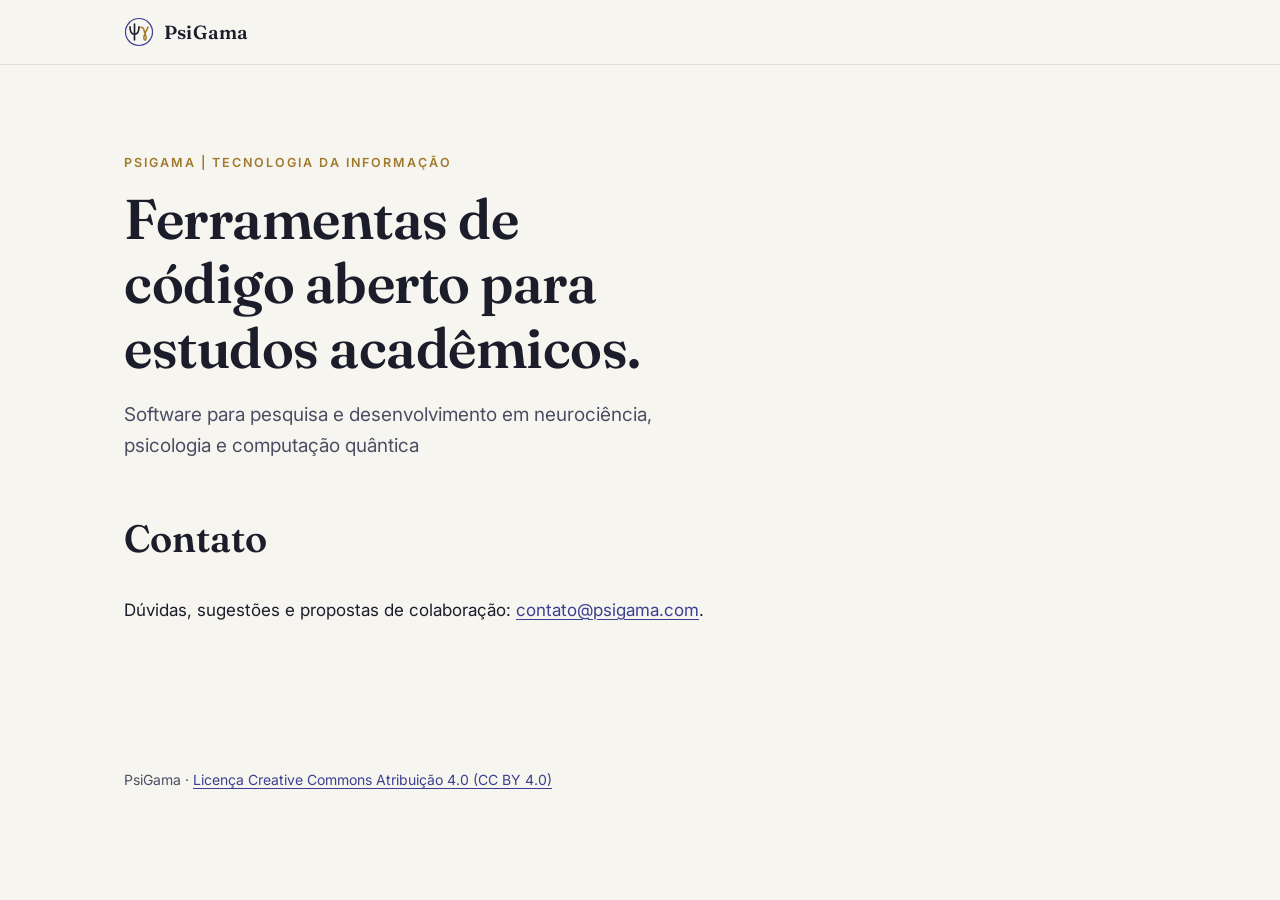
==== commit 90de9dd7: "chore: pequeno ajuste" ====
--- a/index.html
+++ b/index.html
@@ -58,8 +58,7 @@
 
   <footer>
     <div class="wrap">
-      <span>PsiGama · <a href="mailto:contato@psigama.com">contato@psigama.com</a> · <a rel="license"
-          href="https://creativecommons.org/licenses/by/4.0/deed.pt-br">Licença
+      <span>PsiGama · <a rel="license" href="https://creativecommons.org/licenses/by/4.0/deed.pt-br">Licença
           Creative Commons Atribuição 4.0 (CC BY 4.0)</a></span>
     </div>
   </footer>
